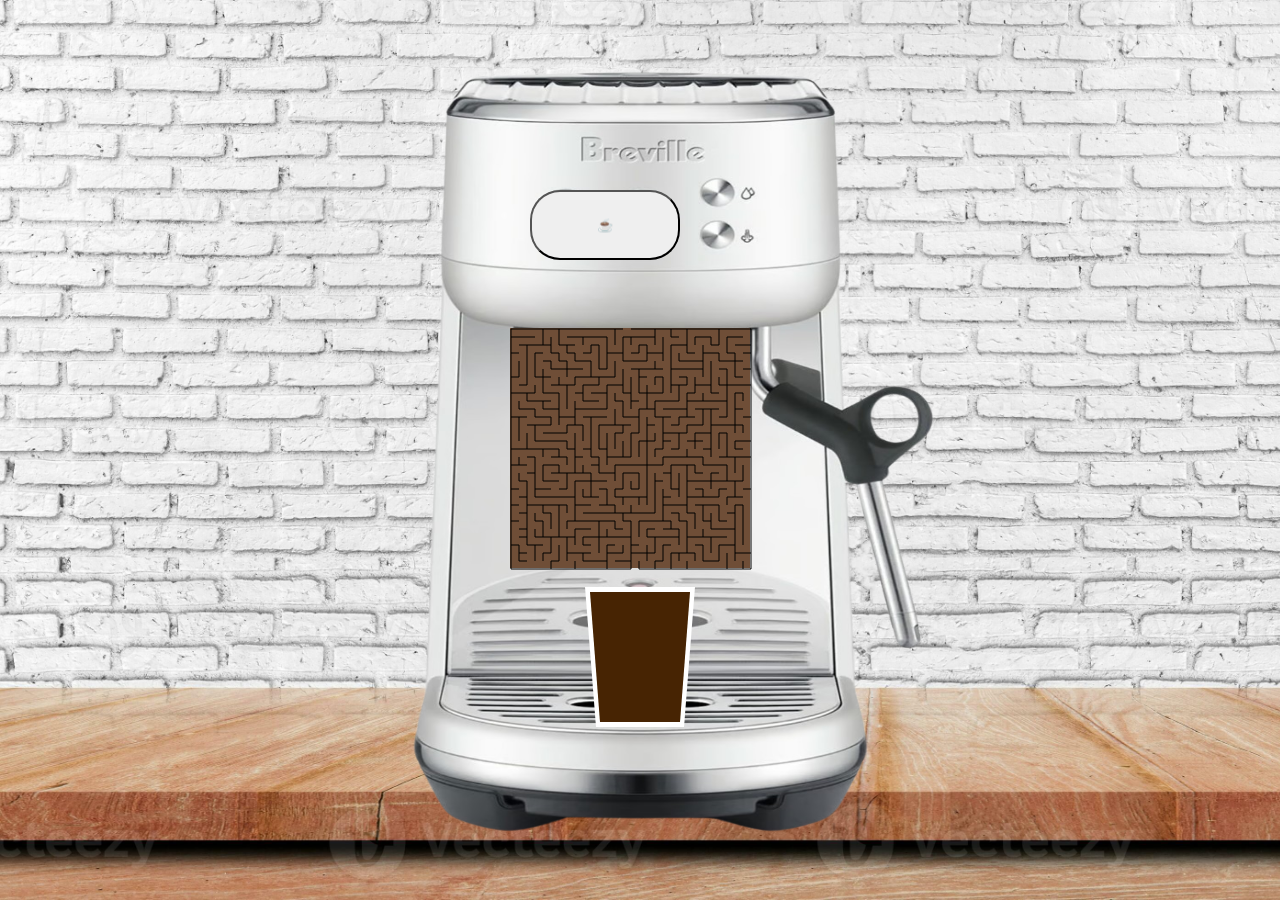
==== index.html @ 68e9c34f "Nevem zakaj sm meu mapo notr" ====
<!DOCTYPE html>
<html>
	<head>
		<script src="myscript.js"></script>
		<link rel="stylesheet" href="styles.css">
	</head>
	<body>
		<div id="glavni">
			<img src="slike/espresomat2.png" alt="espresomat" width="1080" height="900">
			<div id="sredina">
				<div id="gumbi">
					<button class="play" id="play" onclick="drawPath();">☕</button>
				</div>
				<canvas class="canv" id="canvas" width="400" height="400"></canvas>
				<div class="glass-ctr">
					<div class="glass"></div>
					<div class="water-ctr">
						<div class="water"></div>
					</div>
				</div>
				<script>
					drawMaze();
				</script>
			</div>
		</div>
	</body>
</html>
---- styles.css ----
html, body{
margin: 0%;
padding: 0%;
width: 100%;
height: 100%;
}  
body{
  text-align: center;
  background-image: url(slike/background.jpg);
  background-repeat: no-repeat;
  background-size: cover;
}
#glavni{
  width: 100%;
  height: 100%;
}
#sredina{

  width: 100%;
  height: 100%;
  position: absolute;
  top: 0;
  left: 0;
}
.canv{
  position: relative;
  margin-top: 68px;
  margin-left: 140px;
}
.play{
  width: 150px;
  height: 70px;
  margin-top: 190px;
  margin-right: 70px;
  border-radius: 30px;
}
.gumbi{
  display: flex;
  justify-content: space-around;
}
.glass-ctr{
  width: 600px;
  height: auto;
  display: flex;
  flex-direction: column;
  align-items: center;
  justify-content: center;
  margin: auto;
}

.glass{
  text-align: center;
  margin-top: -150px;
  width: 110px;
  height: 140px;
  background-color: rgb(255, 255, 255);
  position: absolute;
  -webkit-clip-path: polygon(0 0, 100% 0, 90% 100%, 10% 100%);
  clip-path: polygon(0 0, 100% 0, 90% 100%, 10% 100%);
}

.water-ctr{
  margin-top: -150px;
  top: -10;
  width: 100px;
  height: 130px;
  overflow: hidden;
  background-color: rgba(211, 209, 203, 0.5);
  -webkit-clip-path: polygon(0 0, 100% 0, 90% 100%, 10% 100%);
  clip-path: polygon(0 0, 100% 0, 90% 100%, 10% 100%);
  position: relative;
}

.water{
  width: 4000px;
  height: 800px;
  background-color: rgb(71, 36, 3);
  background-repeat: no-repeat;
  background-size: contain;
  position: relative;
  z-index: 1;
}

.animate-water{
  animation: mymove 25s;
  animation-fill-mode: forwards;
}

@keyframes mymove {
  0%{right: 0; top: 400px;}
  100%{right: 3400px; top: -30px;}
}
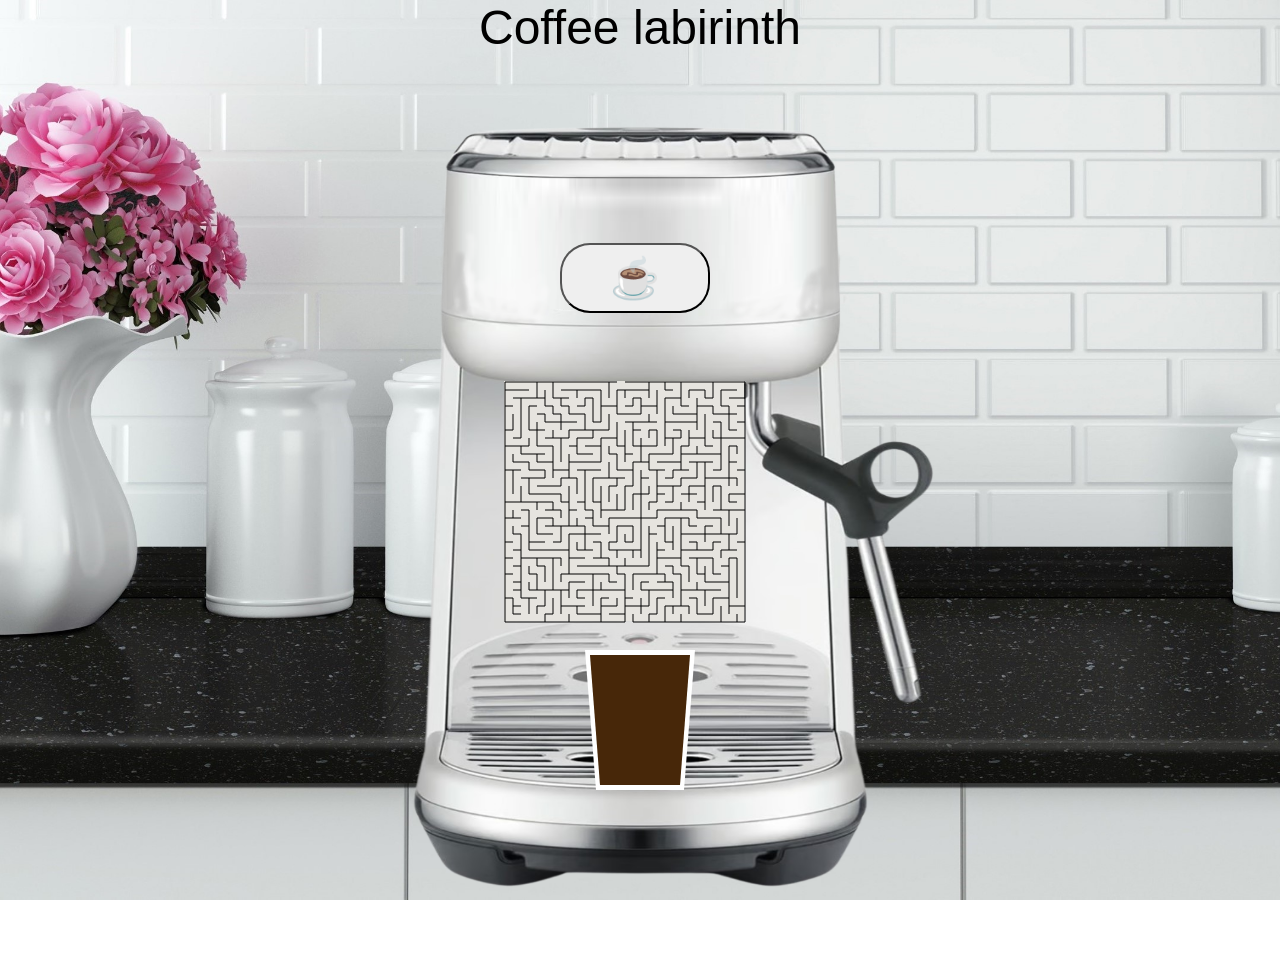
==== commit 183f7dbd: "Olepsava" ====
--- a/index.html
+++ b/index.html
@@ -3,15 +3,20 @@
 	<head>
 		<script src="myscript.js"></script>
 		<link rel="stylesheet" href="styles.css">
+		<link href="https://fonts.cdnfonts.com/css/coffee-shop" rel="stylesheet">
 	</head>
 	<body>
+		<a>Coffee labirinth</a>
 		<div id="glavni">
 			<img src="slike/espresomat2.png" alt="espresomat" width="1080" height="900">
 			<div id="sredina">
 				<div id="gumbi">
-					<button class="play" id="play" onclick="drawPath();">☕</button>
+					<button class="play" id="play" onclick="drawPath(); moveImageAlongPath();">☕</button>
 				</div>
-				<canvas class="canv" id="canvas" width="400" height="400"></canvas>
+				<div class="ho">
+					<canvas id="canvas" width="400" height="400"></canvas>
+					<canvas id="canvas2" width="400" height="400"></canvas>
+				</div>
 				<div class="glass-ctr">
 					<div class="glass"></div>
 					<div class="water-ctr">
--- a/styles.css
+++ b/styles.css
@@ -6,33 +6,51 @@
 }  
 body{
   text-align: center;
-  background-image: url(slike/background.jpg);
+  background-image: url(slike/pult.jpg);
   background-repeat: no-repeat;
   background-size: cover;
 }
+a{
+  font-size: 3em;
+  margin-top: 10px;
+  font-family: 'Coffee Shop', sans-serif;
+}
+.ho{
+  position: relative;
+  margin:auto auto 0 auto;
+  width: fit-content;
+}
+#canvas{
+  display: block;
+  position: absolute;
+  margin-top: 68px;
+  margin-left: 128px;
+}
+#canvas2 {
+  position: relative;
+  margin-top: 68px;
+  margin-left: 128px;
+  top: 0;
+}
+
 #glavni{
   width: 100%;
-  height: 100%;
+  height: 80%;
 }
 #sredina{
-
   width: 100%;
-  height: 100%;
+  height: 80%;
   position: absolute;
   top: 0;
   left: 0;
 }
-.canv{
-  position: relative;
-  margin-top: 68px;
-  margin-left: 140px;
-}
 .play{
   width: 150px;
   height: 70px;
-  margin-top: 190px;
-  margin-right: 70px;
+  margin-top: 243px;
+  margin-right: 10px;
   border-radius: 30px;
+  font-size: 40px;
 }
 .gumbi{
   display: flex;
@@ -50,7 +68,7 @@
 
 .glass{
   text-align: center;
-  margin-top: -150px;
+  margin-top: -130px;
   width: 110px;
   height: 140px;
   background-color: rgb(255, 255, 255);
@@ -60,7 +78,7 @@
 }
 
 .water-ctr{
-  margin-top: -150px;
+  margin-top: -130px;
   top: -10;
   width: 100px;
   height: 130px;
@@ -74,8 +92,8 @@
 .water{
   width: 4000px;
   height: 800px;
-  background-color: rgb(71, 36, 3);
-  background-repeat: no-repeat;
+  background-color: rgb(71, 39, 9);
+  background-repeat: repeat;
   background-size: contain;
   position: relative;
   z-index: 1;
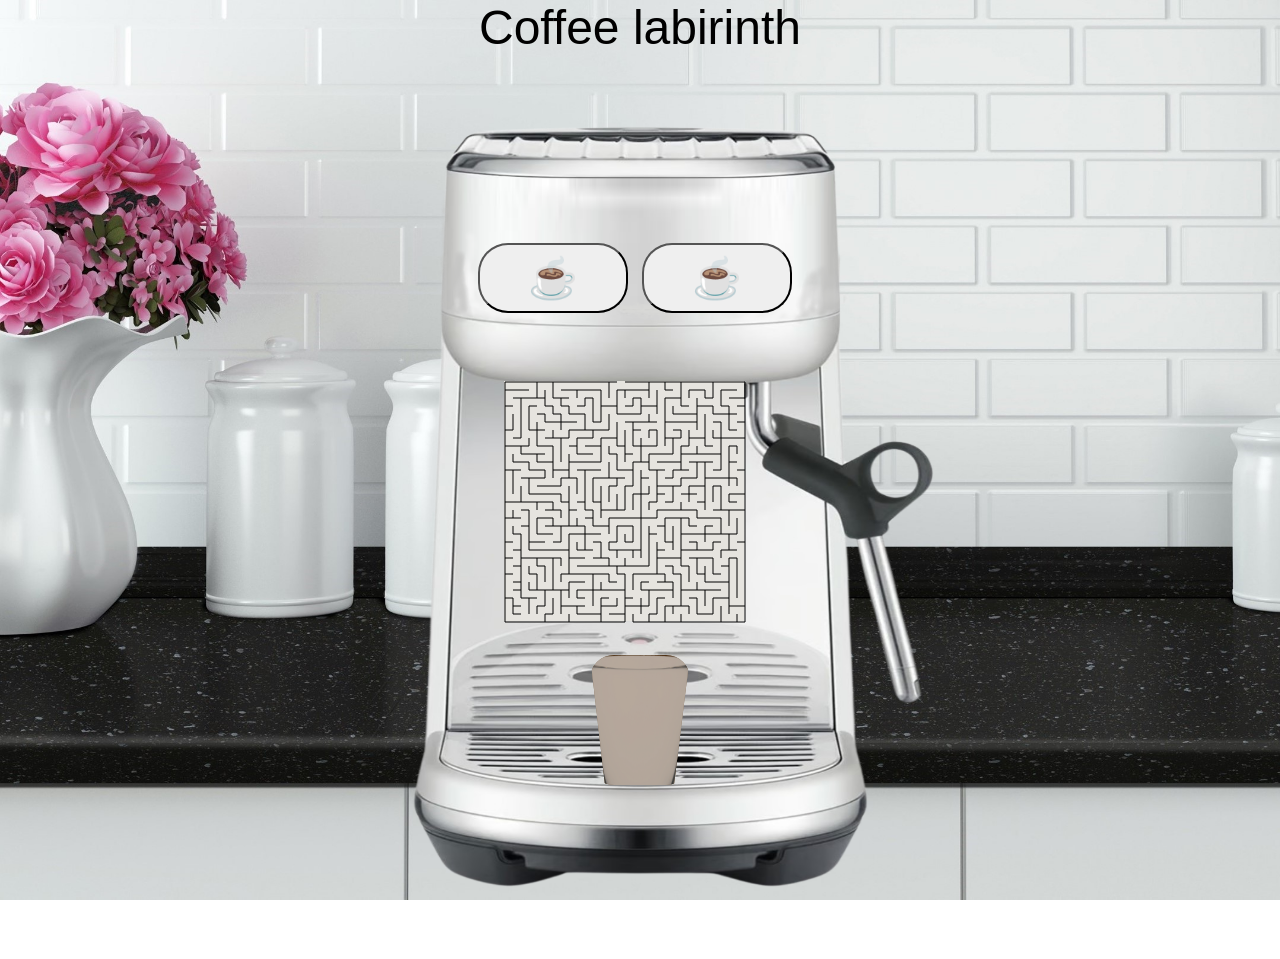
==== commit c7c3c81c: "Dodatki" ====
--- a/index.html
+++ b/index.html
@@ -12,6 +12,7 @@
 			<div id="sredina">
 				<div id="gumbi">
 					<button class="play" id="play" onclick="drawPath(); moveImageAlongPath();">☕</button>
+					<button class="play" id="play" onclick="drawPath();">☕</button>
 				</div>
 				<div class="ho">
 					<canvas id="canvas" width="400" height="400"></canvas>
@@ -19,8 +20,10 @@
 				</div>
 				<div class="glass-ctr">
 					<div class="glass"></div>
-					<div class="water-ctr">
-						<div class="water"></div>
+					<div class="water-ctr"><img src="slike/kozarcek.png" width="140" height="170" style="position: absolute; left: -5px; top: 0px; z-index: 100;">
+						<div class="water">
+							
+						</div>
 					</div>
 				</div>
 				<script>
--- a/styles.css
+++ b/styles.css
@@ -69,9 +69,8 @@
 .glass{
   text-align: center;
   margin-top: -130px;
-  width: 110px;
+  width: 190px;
   height: 140px;
-  background-color: rgb(255, 255, 255);
   position: absolute;
   -webkit-clip-path: polygon(0 0, 100% 0, 90% 100%, 10% 100%);
   clip-path: polygon(0 0, 100% 0, 90% 100%, 10% 100%);
@@ -83,9 +82,10 @@
   width: 100px;
   height: 130px;
   overflow: hidden;
-  background-color: rgba(211, 209, 203, 0.5);
+  border-radius: 24px;
+  background-color: rgb(211, 209, 203);
   -webkit-clip-path: polygon(0 0, 100% 0, 90% 100%, 10% 100%);
-  clip-path: polygon(0 0, 100% 0, 90% 100%, 10% 100%);
+  clip-path: polygon(0 0, 100% 0, 84% 100%, 15% 100%);
   position: relative;
 }
 
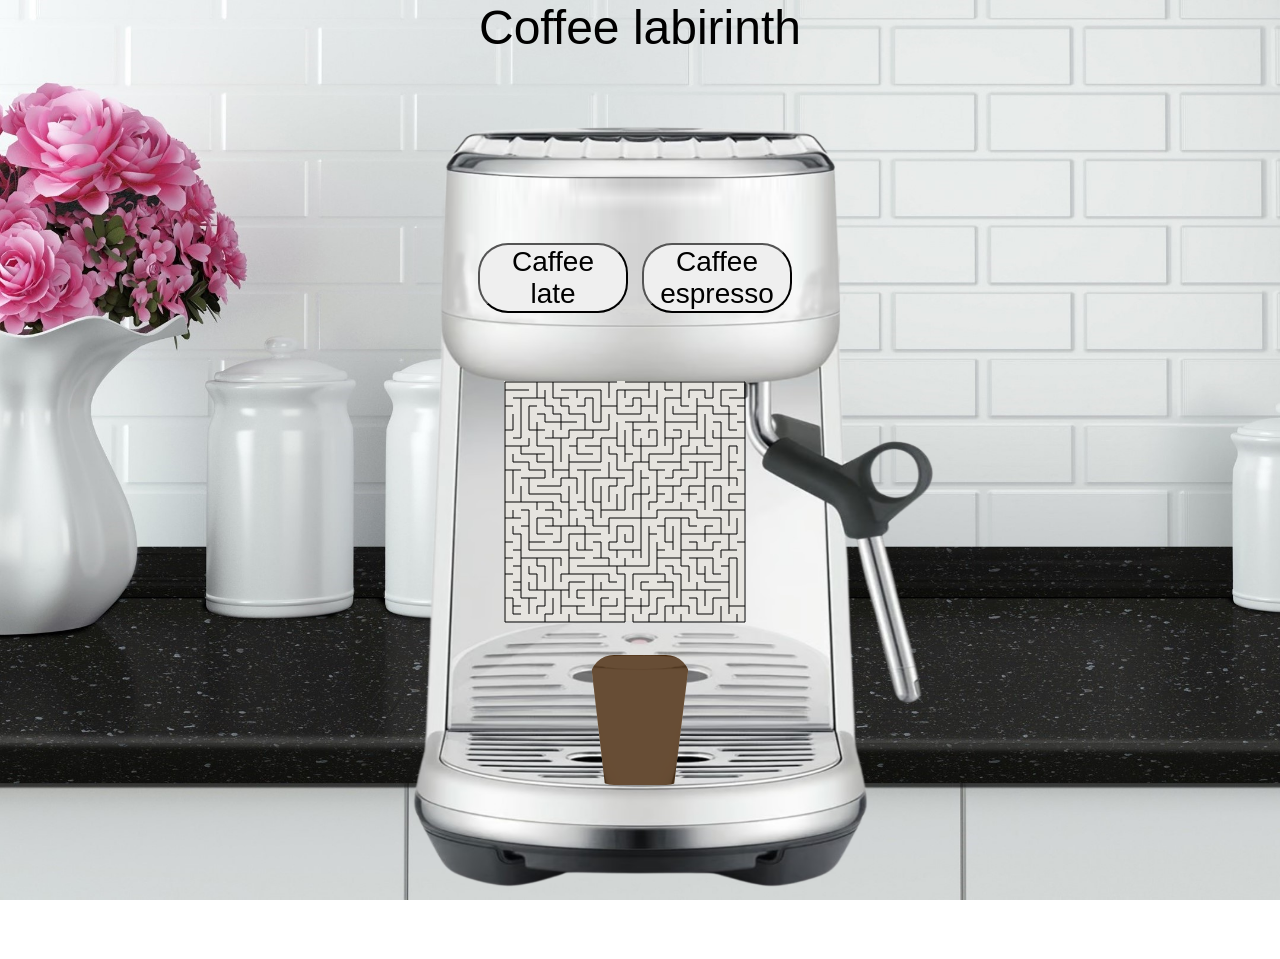
==== commit f2ad8c32: "PopravkiLoL" ====
--- a/index.html
+++ b/index.html
@@ -11,8 +11,8 @@
 			<img src="slike/espresomat2.png" alt="espresomat" width="1080" height="900">
 			<div id="sredina">
 				<div id="gumbi">
-					<button class="play" id="play" onclick="drawPath(); moveImageAlongPath();">☕</button>
-					<button class="play" id="play" onclick="drawPath();">☕</button>
+					<button class="play" id="play" onclick="drawPath(); moveImageAlongPath();">Caffee late</button>
+					<button class="play" id="play2" onclick="drawPath();">Caffee espresso</button>
 				</div>
 				<div class="ho">
 					<canvas id="canvas" width="400" height="400"></canvas>
@@ -20,7 +20,7 @@
 				</div>
 				<div class="glass-ctr">
 					<div class="glass"></div>
-					<div class="water-ctr"><img src="slike/kozarcek.png" width="140" height="170" style="position: absolute; left: -5px; top: 0px; z-index: 100;">
+					<div class="water-ctr"><img src="slike/kozarcek.png" width="140" height="170" style="position: absolute; left: -5px; top: 0px; z-index: 100; opacity: 0.3;">
 						<div class="water">
 							
 						</div>
--- a/styles.css
+++ b/styles.css
@@ -50,7 +50,7 @@
   margin-top: 243px;
   margin-right: 10px;
   border-radius: 30px;
-  font-size: 40px;
+  font-size: 28px;
 }
 .gumbi{
   display: flex;
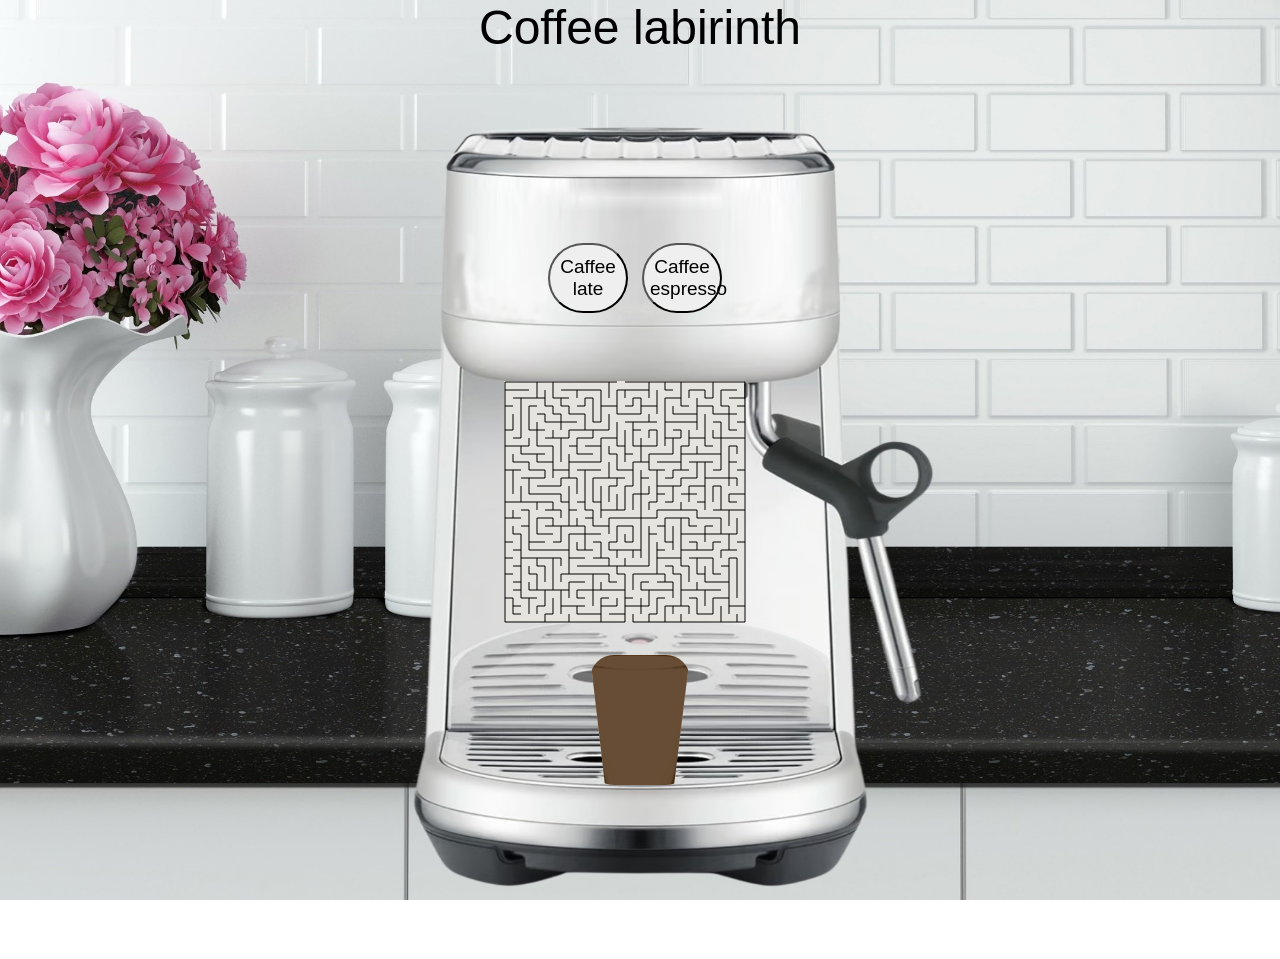
==== commit b551e244: "Font=)" ====
--- a/index.html
+++ b/index.html
@@ -3,10 +3,11 @@
 	<head>
 		<script src="myscript.js"></script>
 		<link rel="stylesheet" href="styles.css">
+		<link href="https://fonts.cdnfonts.com/css/afternoon-coffee" rel="stylesheet">
 		<link href="https://fonts.cdnfonts.com/css/coffee-shop" rel="stylesheet">
 	</head>
 	<body>
-		<a>Coffee labirinth</a>
+		<a>Coffee  labirinth</a>
 		<div id="glavni">
 			<img src="slike/espresomat2.png" alt="espresomat" width="1080" height="900">
 			<div id="sredina">
--- a/styles.css
+++ b/styles.css
@@ -13,7 +13,7 @@
 a{
   font-size: 3em;
   margin-top: 10px;
-  font-family: 'Coffee Shop', sans-serif;
+  font-family: 'Afternoon Coffee', sans-serif;
 }
 .ho{
   position: relative;
@@ -45,12 +45,13 @@
   left: 0;
 }
 .play{
-  width: 150px;
+  width: 80px;
   height: 70px;
   margin-top: 243px;
   margin-right: 10px;
-  border-radius: 30px;
-  font-size: 28px;
+  border-radius: 35px;
+  font-size: 19px;
+  font-family: 'Coffee Shop', sans-serif;
 }
 .gumbi{
   display: flex;
